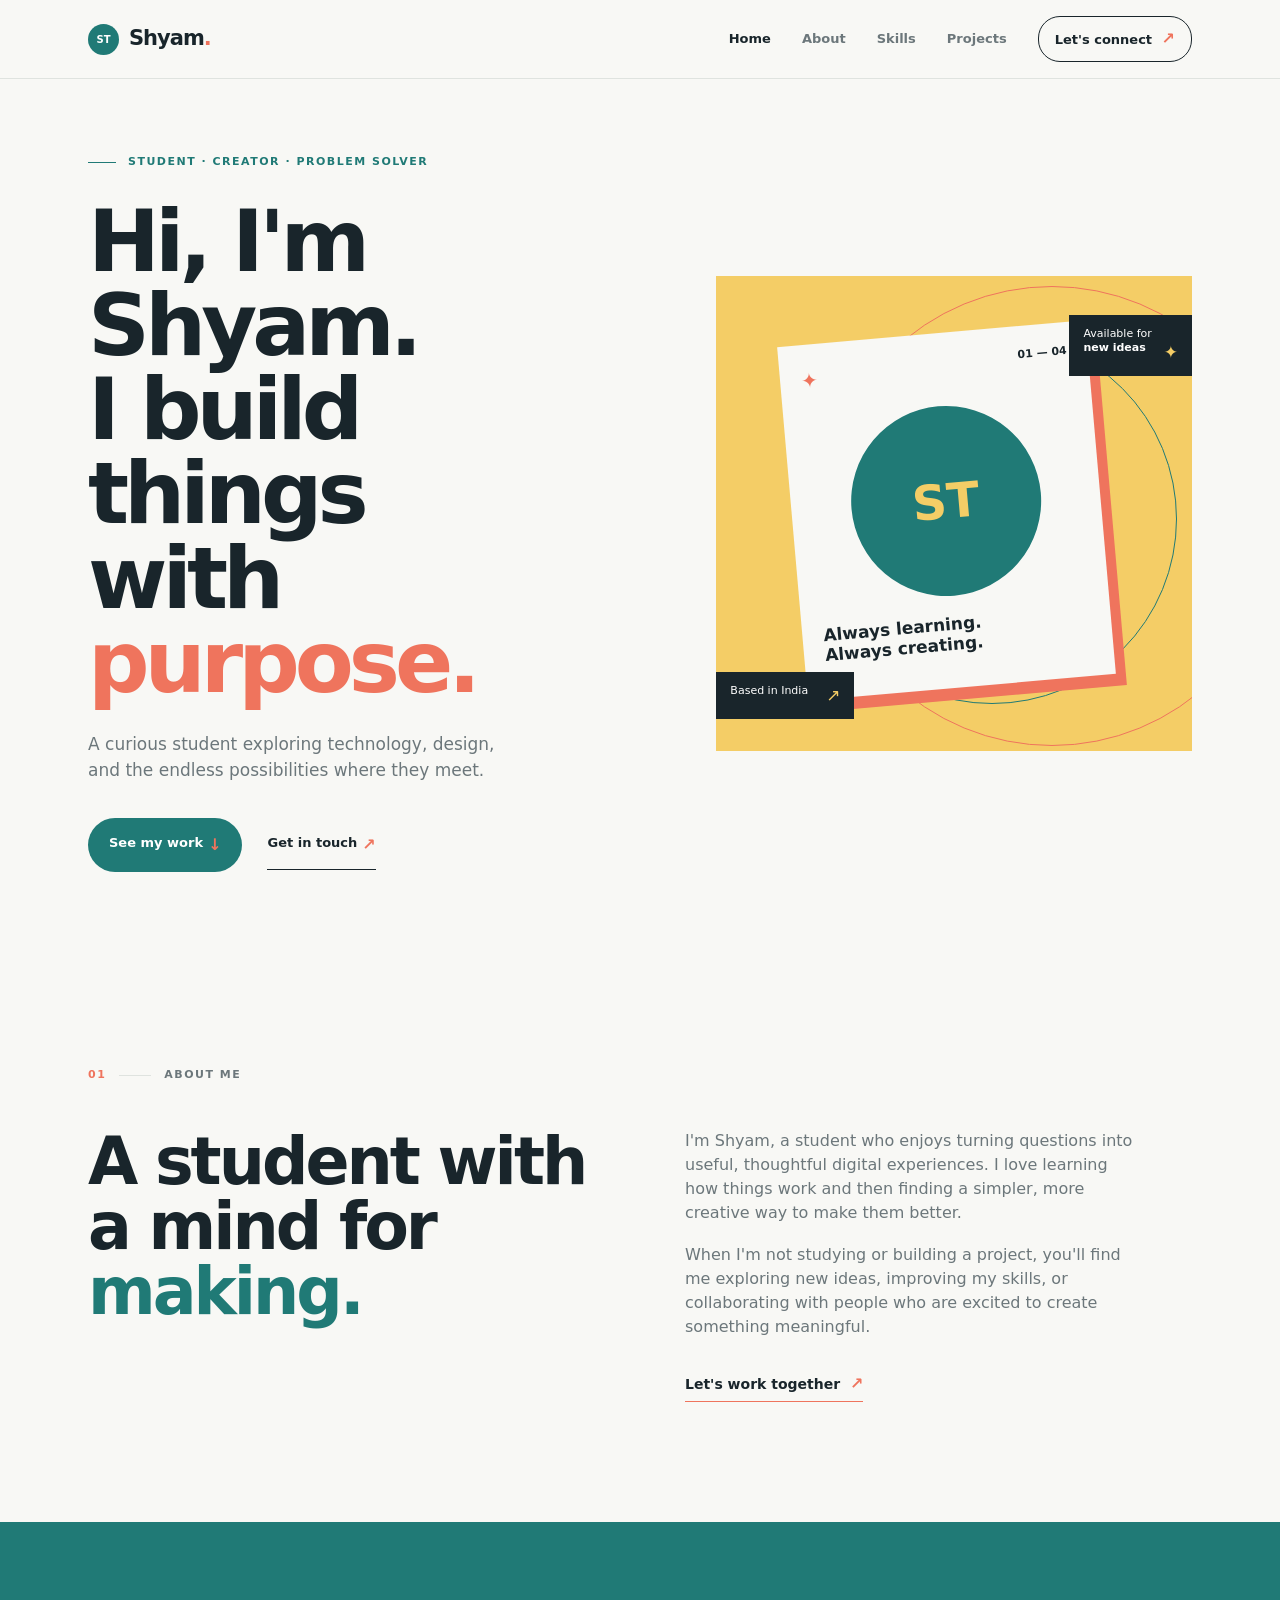
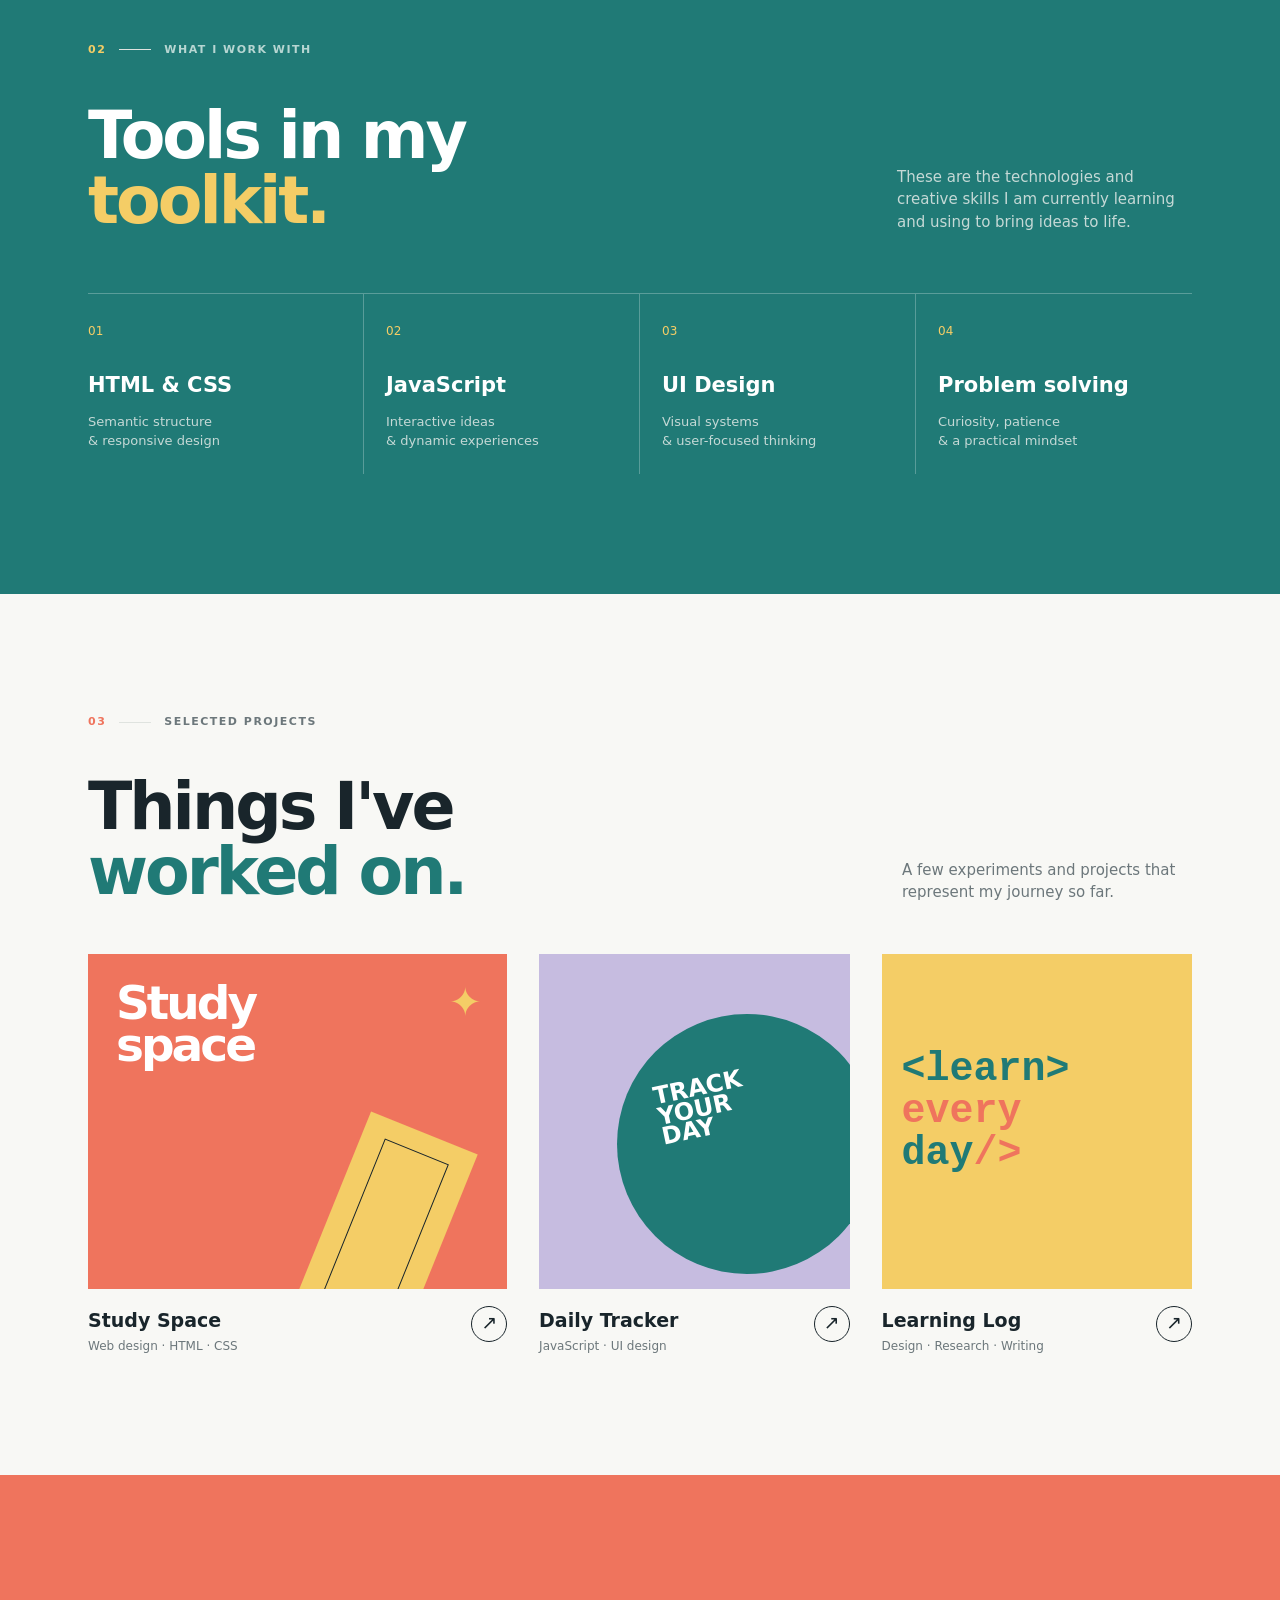
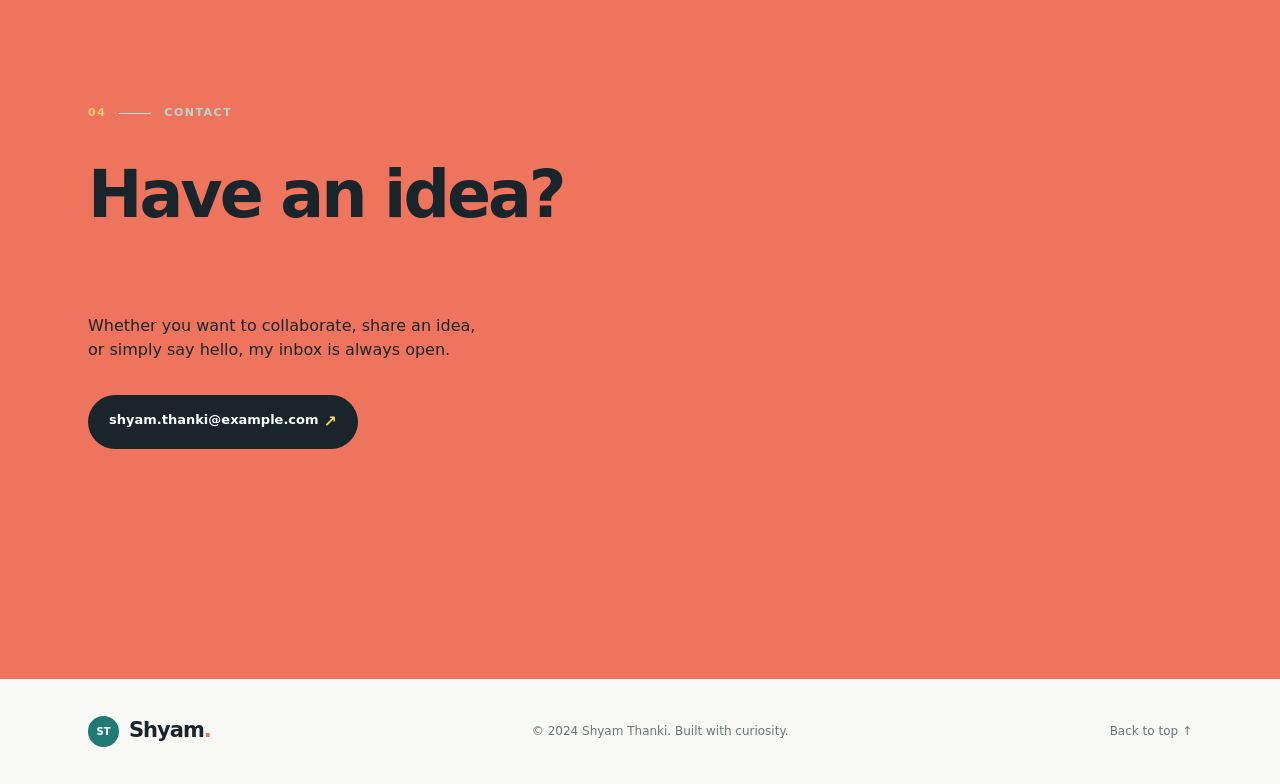
==== Pr4/index.html @ 4ad3cb68 "This is the change" ====
<!DOCTYPE html>
<html lang="en">
<head>
  <meta charset="UTF-8">
  <meta name="viewport" content="width=device-width, initial-scale=1.0">
  <meta name="description" content="Shyam Thanki's student portfolio. Explore skills, projects, and ways to connect.">
  <title>Shyam Thanki | Student Portfolio</title>
  <link rel="stylesheet" href="style.css">
</head>
<body>
  <header class="site-header">
    <nav class="navbar container" aria-label="Main navigation">
      <a href="#home" class="brand"><span class="brand-mark">ST</span><span>Shyam<span class="accent">.</span></span></a>
      <button class="menu-toggle" type="button" aria-label="Open navigation menu" aria-expanded="false">
        <span></span><span></span><span></span>
      </button>
      <div class="nav-links">
        <a class="active" href="#home">Home</a>
        <a href="#about">About</a>
        <a href="#skills">Skills</a>
        <a href="#projects">Projects</a>
        <a href="#contact" class="nav-button">Let's connect <span>↗</span></a>
      </div>
    </nav>
  </header>

  <main>
    <section class="hero container" id="home">
      <div class="hero-content">
        <p class="eyebrow"><span></span> Student · Creator · Problem solver</p>
        <h1>Hi, I'm <strong>Shyam.</strong><br>I build things<br>with <em>purpose.</em></h1>
        <p class="hero-description">A curious student exploring technology, design, and the endless possibilities where they meet.</p>
        <div class="hero-actions">
          <a href="#projects" class="button primary-button">See my work <span>↓</span></a>
          <a href="#contact" class="button text-button">Get in touch <span>↗</span></a>
        </div>
      </div>
      <div class="hero-visual" aria-label="Abstract profile illustration">
        <div class="visual-ring ring-one"></div><div class="visual-ring ring-two"></div>
        <div class="visual-card"><div class="card-top"><span>✦</span><span>01 — 04</span></div><div class="portrait-shape"><span>ST</span></div><p>Always learning.<br>Always creating.</p></div>
        <div class="floating-tag tag-top">Available for<br><b>new ideas</b> <span>✦</span></div>
        <div class="floating-tag tag-bottom">Based in India <span>↗</span></div>
      </div>
    </section>

    <section class="about section container" id="about">
      <div class="section-label"><span>01</span><span class="label-line"></span><span>About me</span></div>
      <div class="about-content"><h2>A student with a mind for <span>making.</span></h2><div><p>I'm Shyam, a student who enjoys turning questions into useful, thoughtful digital experiences. I love learning how things work and then finding a simpler, more creative way to make them better.</p><p>When I'm not studying or building a project, you'll find me exploring new ideas, improving my skills, or collaborating with people who are excited to create something meaningful.</p><a class="inline-link" href="#contact">Let's work together <span>↗</span></a></div></div>
    </section>

    <section class="skills section" id="skills">
      <div class="container"><div class="section-label light-label"><span>02</span><span class="label-line"></span><span>What I work with</span></div><div class="skills-heading"><h2>Tools in my<br><em>toolkit.</em></h2><p>These are the technologies and creative skills I am currently learning and using to bring ideas to life.</p></div><div class="skill-list"><div class="skill-item"><span class="skill-number">01</span><h3>HTML & CSS</h3><p>Semantic structure<br>& responsive design</p></div><div class="skill-item"><span class="skill-number">02</span><h3>JavaScript</h3><p>Interactive ideas<br>& dynamic experiences</p></div><div class="skill-item"><span class="skill-number">03</span><h3>UI Design</h3><p>Visual systems<br>& user-focused thinking</p></div><div class="skill-item"><span class="skill-number">04</span><h3>Problem solving</h3><p>Curiosity, patience<br>& a practical mindset</p></div></div></div>
    </section>

    <section class="projects section container" id="projects">
      <div class="section-label"><span>03</span><span class="label-line"></span><span>Selected projects</span></div><div class="projects-heading"><h2>Things I've<br><span>worked on.</span></h2><p>A few experiments and projects that represent my journey so far.</p></div>
      <div class="project-grid">
        <article class="project project-main"><div class="project-art art-coral"><span class="art-title">Study<br>space</span><span class="art-star">✦</span><div class="art-window"></div></div><div class="project-info"><div><h3>Study Space</h3><p>Web design · HTML · CSS</p></div><a href="#contact" aria-label="Ask about Study Space">↗</a></div></article>
        <article class="project"><div class="project-art art-lilac"><div class="art-circle"></div><span class="art-label">TRACK<br>YOUR<br>DAY</span></div><div class="project-info"><div><h3>Daily Tracker</h3><p>JavaScript · UI design</p></div><a href="#contact" aria-label="Ask about Daily Tracker">↗</a></div></article>
        <article class="project"><div class="project-art art-yellow"><span class="art-code">&lt;learn&gt;<br><span>every</span><br>day<span>/&gt;</span></span></div><div class="project-info"><div><h3>Learning Log</h3><p>Design · Research · Writing</p></div><a href="#contact" aria-label="Ask about Learning Log">↗</a></div></article>
      </div>
    </section>

    <section class="contact section" id="contact"><div class="container contact-inner"><div class="section-label light-label"><span>04</span><span class="label-line"></span><span>Contact</span></div><h2>Have an idea?<br><em>Let's talk.</em></h2><p>Whether you want to collaborate, share an idea, or simply say hello, my inbox is always open.</p><a class="button light-button" href="mailto:shyam.thanki@example.com">shyam.thanki@example.com <span>↗</span></a></div></section>
  </main>

  <footer class="footer container"><a href="#home" class="brand"><span class="brand-mark">ST</span><span>Shyam<span class="accent">.</span></span></a><p>© 2024 Shyam Thanki. Built with curiosity.</p><div class="footer-links"><a href="#home">Back to top ↑</a></div></footer>
  <div class="toast" role="status" aria-live="polite">Thanks for reaching out!</div>
  <script src="script.js"></script>
</body>
</html>
---- Pr4/style.css ----
:root { --ink:#19252b; --muted:#6c777b; --paper:#f8f8f5; --line:#dfe3df; --teal:#207a76; --coral:#ef745d; --lilac:#c6bce0; --yellow:#f4cd66; }
* { box-sizing:border-box; margin:0; padding:0; }
html { scroll-behavior:smooth; }
body { background:var(--paper); color:var(--ink); font-family:Inter,ui-sans-serif,system-ui,-apple-system,"Segoe UI",sans-serif; line-height:1.5; }
a { color:inherit; text-decoration:none; }
.container { margin:0 auto; max-width:1160px; padding-left:28px; padding-right:28px; }
.site-header { background:rgba(248,248,245,.92); border-bottom:1px solid var(--line); position:sticky; top:0; z-index:10; }
.navbar { align-items:center; display:flex; justify-content:space-between; min-height:78px; }
.brand { align-items:center; display:flex; font-size:21px; font-weight:800; gap:10px; letter-spacing:-1px; }
.brand-mark { align-items:center; background:var(--teal); border-radius:50%; color:#fff; display:inline-flex; font-size:10px; height:31px; justify-content:center; letter-spacing:0; width:31px; }
.accent, em { color:var(--coral); font-style:normal; }
.nav-links { align-items:center; display:flex; gap:31px; font-size:13px; font-weight:600; }.nav-links a:not(.nav-button) { color:var(--muted); transition:color .2s; }.nav-links a:not(.nav-button):hover,.nav-links a.active { color:var(--ink); }.nav-button { border:1px solid var(--ink); border-radius:22px; padding:10px 16px; transition:background .2s,color .2s; }.nav-button:hover { background:var(--ink); color:#fff; }.nav-button span,.button span,.inline-link span { color:var(--coral); font-size:16px; margin-left:5px; }.menu-toggle { background:transparent; border:0; cursor:pointer; display:none; }.menu-toggle span { background:var(--ink); display:block; height:2px; margin:5px 0; width:24px; }
.hero { align-items:center; display:grid; gap:70px; grid-template-columns:1.08fr .92fr; min-height:670px; padding-bottom:75px; padding-top:75px; }.eyebrow { align-items:center; color:var(--teal); display:flex; font-size:11px; font-weight:700; letter-spacing:1.5px; text-transform:uppercase; }.eyebrow span { background:var(--teal); height:1px; margin-right:12px; width:28px; }.hero h1 { font-size:clamp(52px,6.8vw,86px); letter-spacing:-5px; line-height:.98; margin:28px 0; }.hero-description { color:var(--muted); font-size:17px; max-width:410px; }.hero-actions { align-items:center; display:flex; gap:25px; margin-top:35px; }.button { border-radius:28px; display:inline-flex; font-size:13px; font-weight:700; padding:15px 21px; transition:box-shadow .2s,transform .2s; }.button:hover { box-shadow:0 8px 18px #19252b20; transform:translateY(-2px); }.primary-button { background:var(--teal); color:#fff; }.text-button { border-bottom:1px solid var(--ink); border-radius:0; padding:12px 0; }
.hero-visual { background:var(--yellow); height:475px; overflow:hidden; position:relative; }.visual-ring { border:1px solid var(--coral); border-radius:50%; height:460px; position:absolute; right:-90px; top:10px; width:460px; }.ring-two { border-color:var(--teal); height:370px; right:15px; top:58px; width:370px; }.visual-card { background:var(--paper); box-shadow:10px 12px 0 var(--coral); height:355px; left:16%; padding:21px; position:absolute; top:57px; transform:rotate(-5deg); width:65%; }.card-top { display:flex; font-size:11px; font-weight:700; justify-content:space-between; }.card-top span:first-child { color:var(--coral); font-size:20px; }.portrait-shape { align-items:center; background:var(--teal); border-radius:50%; color:var(--yellow); display:flex; font-size:48px; font-weight:800; height:190px; justify-content:center; margin:22px auto 18px; width:190px; }.visual-card p { font-size:17px; font-weight:700; line-height:1.2; }.floating-tag { background:var(--ink); color:#fff; font-size:11px; line-height:1.35; padding:12px 14px; position:absolute; }.floating-tag span { color:var(--yellow); float:right; font-size:17px; margin-left:18px; }.tag-top { right:0; top:39px; }.tag-bottom { bottom:32px; left:0; }
.section { padding-bottom:120px; padding-top:120px; }.section-label { align-items:center; color:var(--muted); display:flex; font-size:11px; font-weight:700; gap:13px; letter-spacing:1.5px; text-transform:uppercase; }.section-label > span:first-child { color:var(--coral); }.label-line { background:var(--line); height:1px; width:32px; }.about-content { display:grid; gap:90px; grid-template-columns:1fr 1fr; margin-top:45px; }.about h2,.skills h2,.projects h2,.contact h2 { font-size:clamp(38px,5.1vw,65px); letter-spacing:-3px; line-height:1; }.about h2 span,.projects h2 span { color:var(--teal); }.about-content p { color:var(--muted); font-size:16px; margin-bottom:18px; max-width:450px; }.inline-link { border-bottom:1px solid var(--coral); display:inline-block; font-size:14px; font-weight:700; margin-top:15px; padding-bottom:5px; }
.skills { background:var(--teal); color:#fff; }.light-label { color:#b7d6d2; }.light-label > span:first-child { color:var(--yellow); }.skills-heading { align-items:end; display:flex; justify-content:space-between; margin:45px 0 60px; }.skills h2 em { color:var(--yellow); }.skills-heading p { color:#c5d9d6; font-size:15px; max-width:295px; }.skill-list { border-top:1px solid #ffffff42; display:grid; grid-template-columns:repeat(4,1fr); }.skill-item { border-right:1px solid #ffffff42; min-height:180px; padding:24px 22px 20px 0; }.skill-item + .skill-item { padding-left:22px; }.skill-item:last-child { border:0; }.skill-number { color:var(--yellow); font-size:12px; }.skill-item h3 { font-size:21px; margin:28px 0 10px; }.skill-item p { color:#c5d9d6; font-size:13px; }
.projects-heading { align-items:end; display:flex; justify-content:space-between; margin:43px 0 50px; }.projects-heading p { color:var(--muted); font-size:15px; max-width:290px; }.project-grid { display:grid; gap:32px; grid-template-columns:1.35fr 1fr 1fr; }.project-art { height:335px; overflow:hidden; position:relative; }.art-coral { background:var(--coral); }.art-title { color:#fff; font-size:47px; font-weight:800; left:28px; letter-spacing:-3px; line-height:.9; position:absolute; top:28px; }.art-star { color:var(--yellow); font-size:40px; position:absolute; right:25px; top:18px; }.art-window { background:var(--yellow); bottom:-80px; height:245px; position:absolute; right:17%; transform:rotate(22deg); width:115px; }.art-window:after { border:1px solid var(--ink); content:""; height:205px; left:23px; position:absolute; top:20px; width:67px; }.art-lilac { background:var(--lilac); }.art-circle { background:var(--teal); border-radius:50%; height:260px; left:25%; position:absolute; top:60px; width:260px; }.art-label { color:#fff; font-size:24px; font-weight:800; left:38%; line-height:.86; position:absolute; top:123px; transform:rotate(-12deg); }.art-yellow { background:var(--yellow); }.art-code { color:var(--teal); font-family:monospace; font-size:40px; font-weight:800; left:20px; line-height:1.05; position:absolute; top:95px; }.art-code span { color:var(--coral); }.project-info { align-items:start; display:flex; justify-content:space-between; padding-top:17px; }.project-info h3 { font-size:19px; }.project-info p { color:var(--muted); font-size:12px; margin-top:3px; }.project-info a { border:1px solid var(--ink); border-radius:50%; font-size:19px; height:36px; line-height:31px; text-align:center; width:36px; }.project-info a:hover { background:var(--ink); color:#fff; }
.contact { background:var(--coral); color:var(--ink); }.contact-inner { padding-bottom:110px; padding-top:110px; }.contact h2 { margin:40px 0 22px; }.contact p { font-size:16px; max-width:390px; }.light-button { background:var(--ink); color:#fff; margin-top:33px; }.light-button span { color:var(--yellow); }.footer { align-items:center; display:flex; justify-content:space-between; min-height:105px; }.footer p,.footer-links { color:var(--muted); font-size:12px; }.footer-links a:hover { color:var(--coral); }.toast { background:var(--ink); border-radius:5px; bottom:24px; color:#fff; font-size:13px; opacity:0; padding:13px 18px; pointer-events:none; position:fixed; right:24px; transform:translateY(15px); transition:opacity .25s,transform .25s; z-index:20; }.toast.show { opacity:1; transform:translateY(0); }
@media (max-width:720px) { .container { padding-left:21px; padding-right:21px; }.navbar { min-height:70px; }.menu-toggle { display:block; z-index:3; }.nav-links { align-items:flex-start; background:var(--paper); border-bottom:1px solid var(--line); display:flex; flex-direction:column; gap:22px; left:0; opacity:0; padding:90px 21px 28px; pointer-events:none; position:absolute; right:0; top:0; transform:translateY(-10px); transition:opacity .2s,transform .2s; z-index:2; }.nav-links.open { opacity:1; pointer-events:auto; transform:translateY(0); }.hero { display:flex; flex-direction:column; gap:52px; min-height:auto; padding-bottom:80px; padding-top:62px; }.hero h1 { letter-spacing:-3px; }.hero-visual { height:390px; width:100%; }.visual-card { height:290px; top:50px; }.portrait-shape { height:145px; margin:13px auto; width:145px; }.visual-card p { font-size:14px; }.about-content { display:block; margin-top:35px; }.about-content > div { margin-top:32px; }.section { padding-bottom:80px; padding-top:80px; }.skills-heading,.projects-heading { align-items:start; display:block; margin:35px 0 40px; }.skills-heading p,.projects-heading p { margin-top:24px; }.skill-list { grid-template-columns:repeat(2,1fr); }.skill-item { min-height:155px; }.skill-item:nth-child(2) { border-right:0; }.skill-item:nth-child(3),.skill-item:nth-child(4) { border-top:1px solid #ffffff42; }.skill-item:nth-child(3) { padding-left:0; }.project-grid { display:block; }.project + .project { margin-top:40px; }.project-art { height:300px; }.contact-inner { padding-bottom:80px; padding-top:80px; }.footer { align-items:flex-start; flex-direction:column; gap:17px; justify-content:center; padding-bottom:28px; padding-top:28px; } }
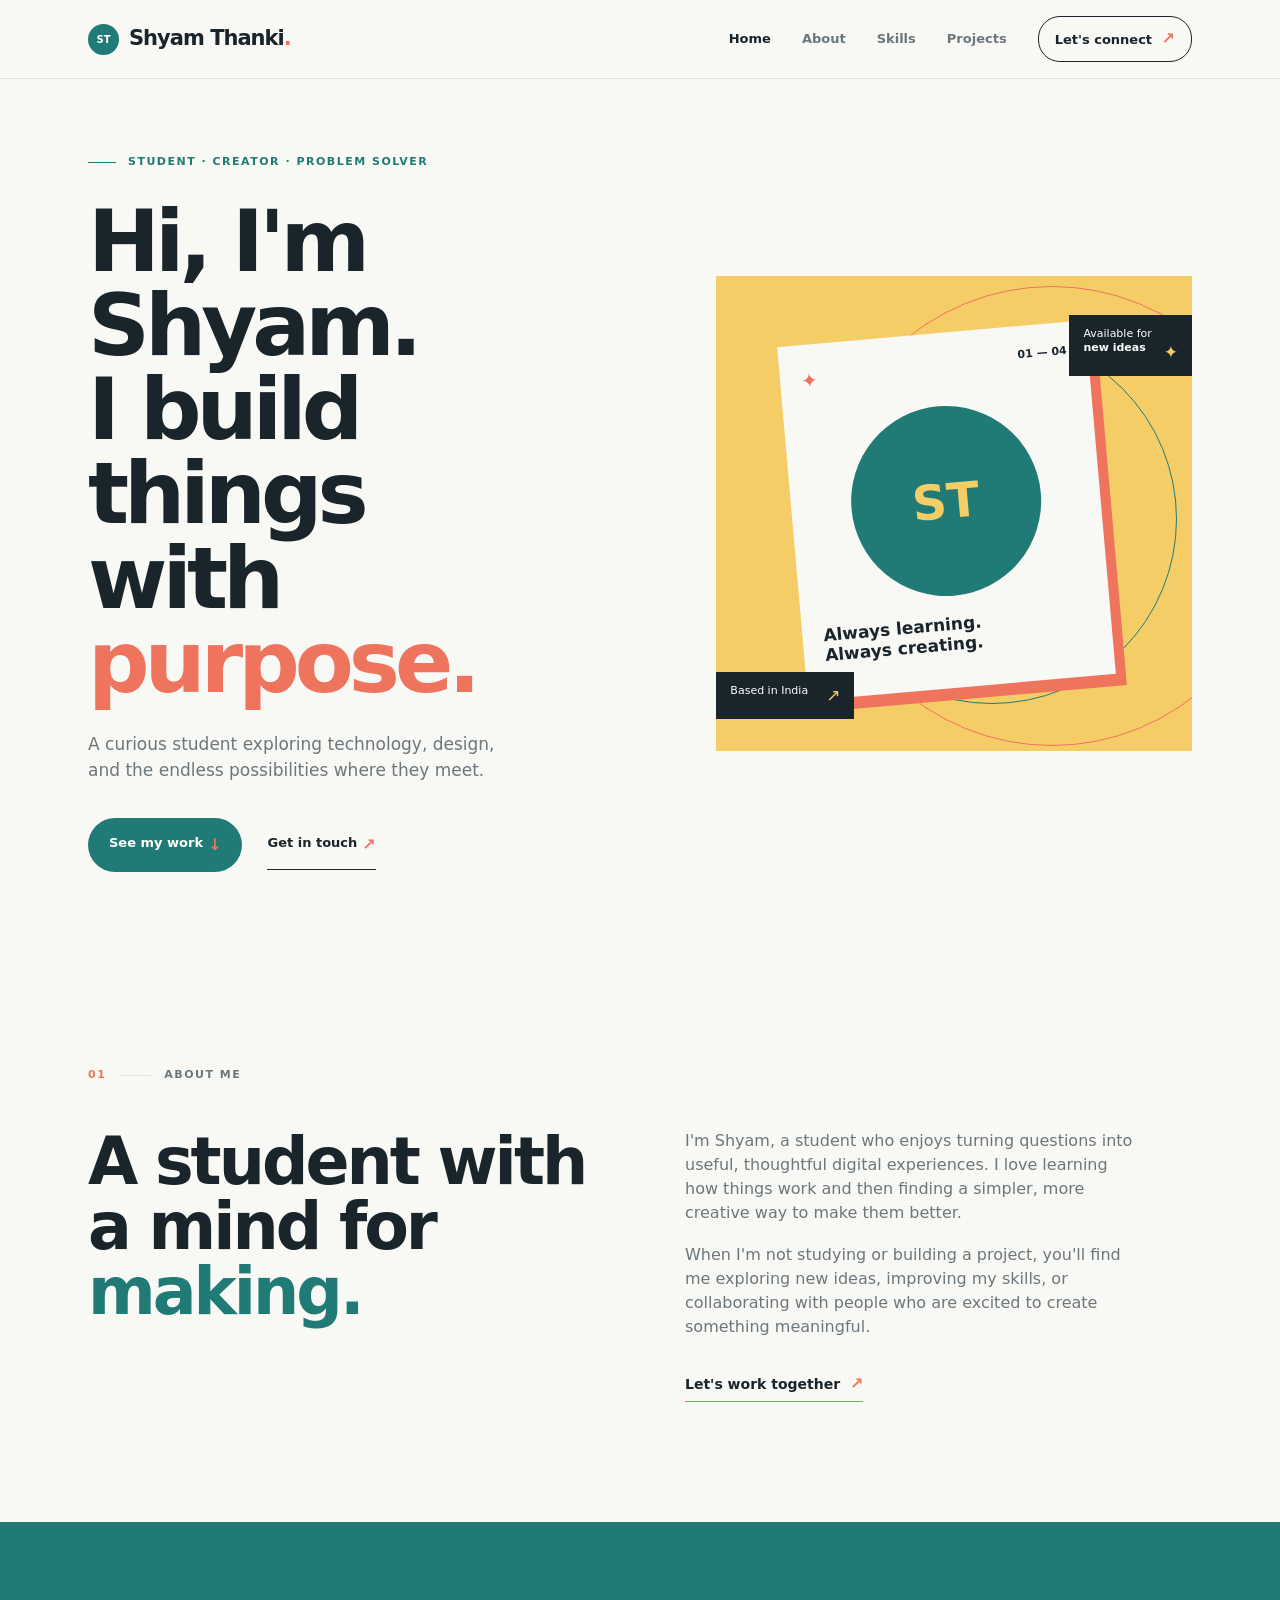
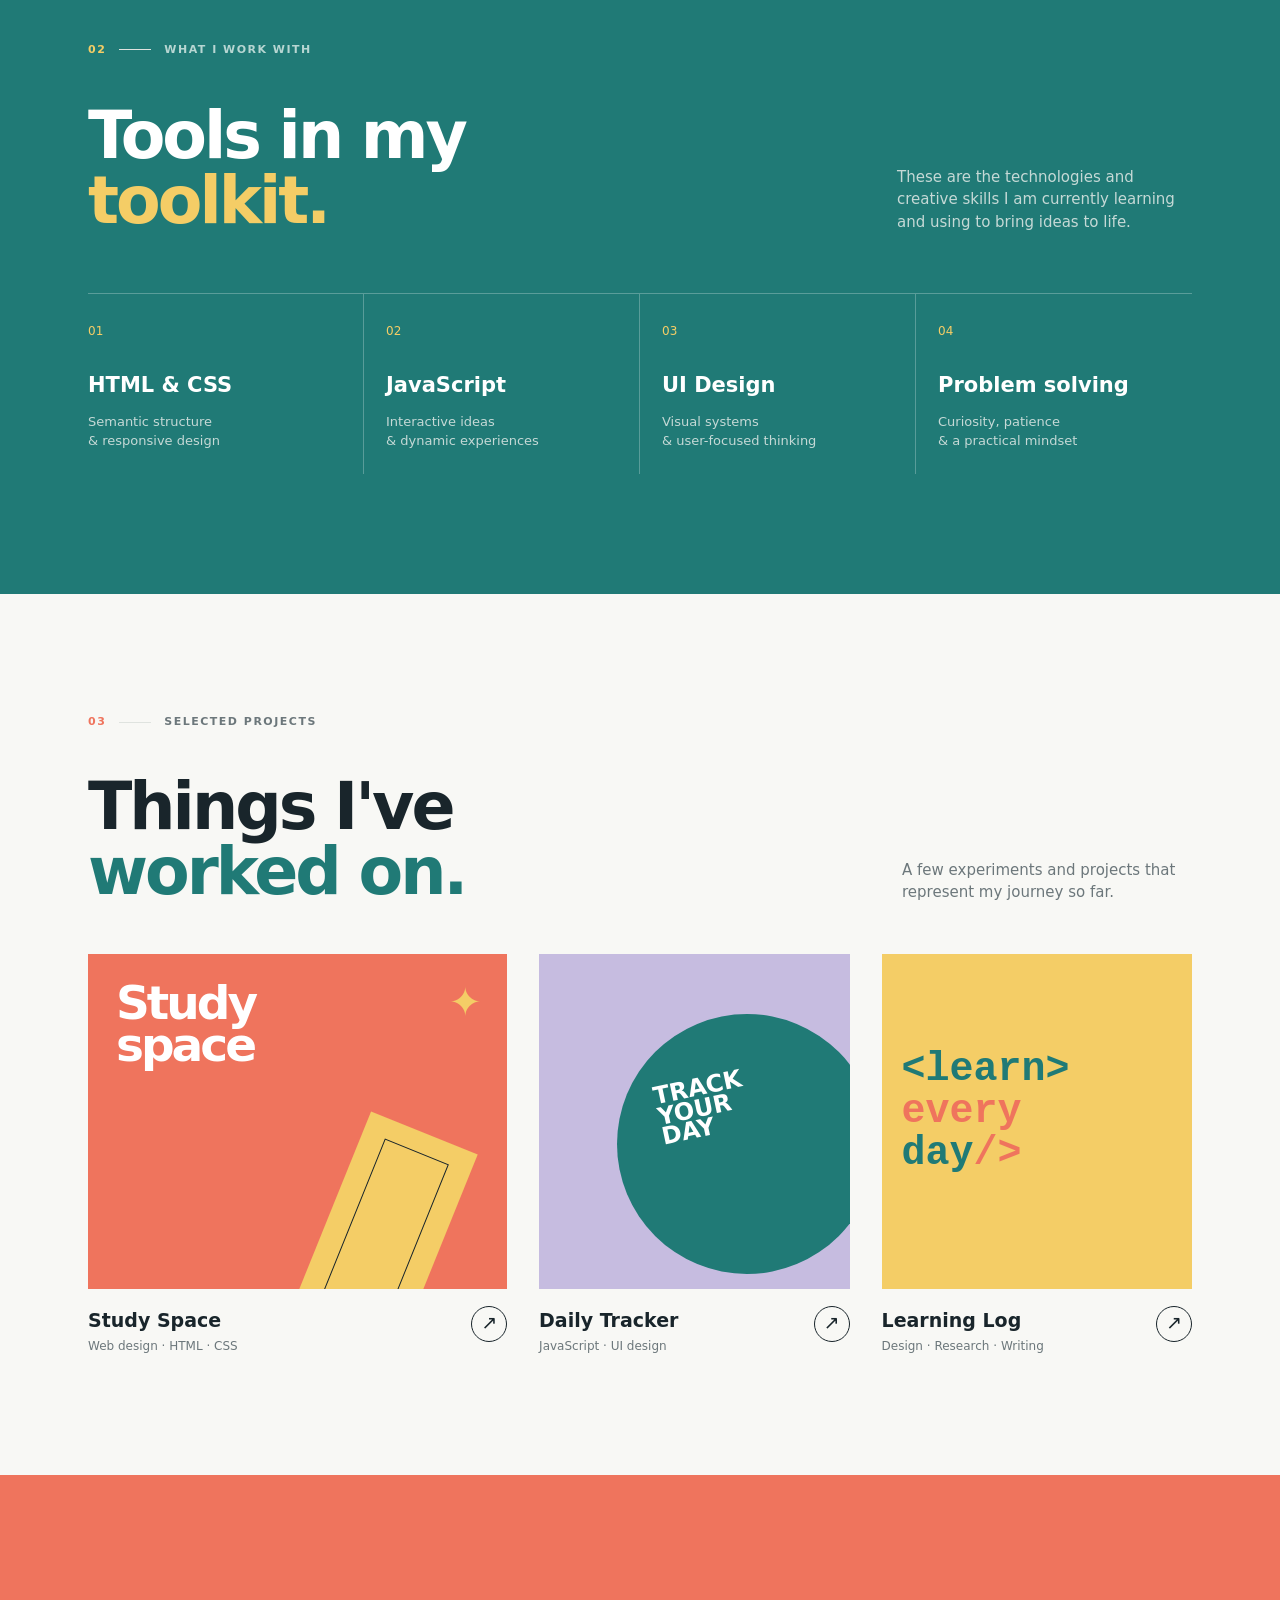
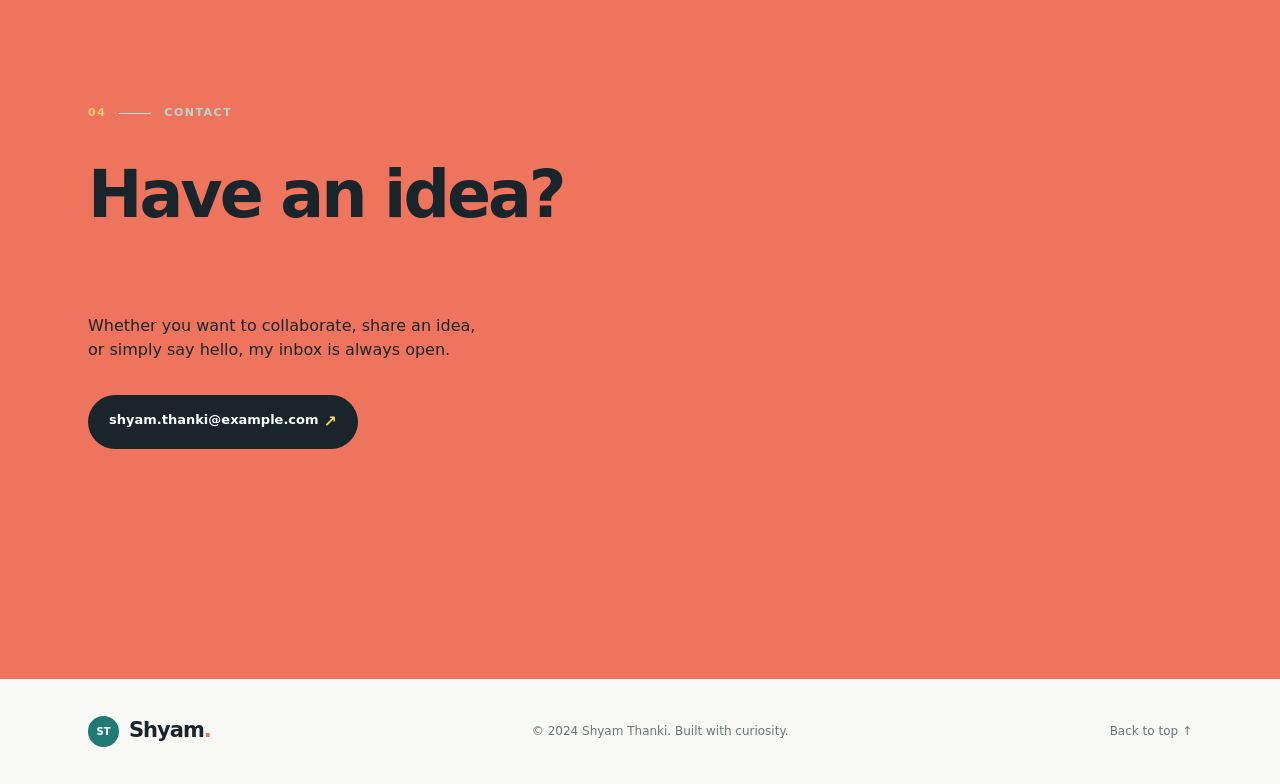
==== commit d5373836: "This is updated portfolio." ====
--- a/Pr4/index.html
+++ b/Pr4/index.html
@@ -10,7 +10,7 @@
 <body>
   <header class="site-header">
     <nav class="navbar container" aria-label="Main navigation">
-      <a href="#home" class="brand"><span class="brand-mark">ST</span><span>Shyam<span class="accent">.</span></span></a>
+      <a href="#home" class="brand"><span class="brand-mark">ST</span><span>Shyam Thanki<span class="accent">.</span></span></a>
       <button class="menu-toggle" type="button" aria-label="Open navigation menu" aria-expanded="false">
         <span></span><span></span><span></span>
       </button>
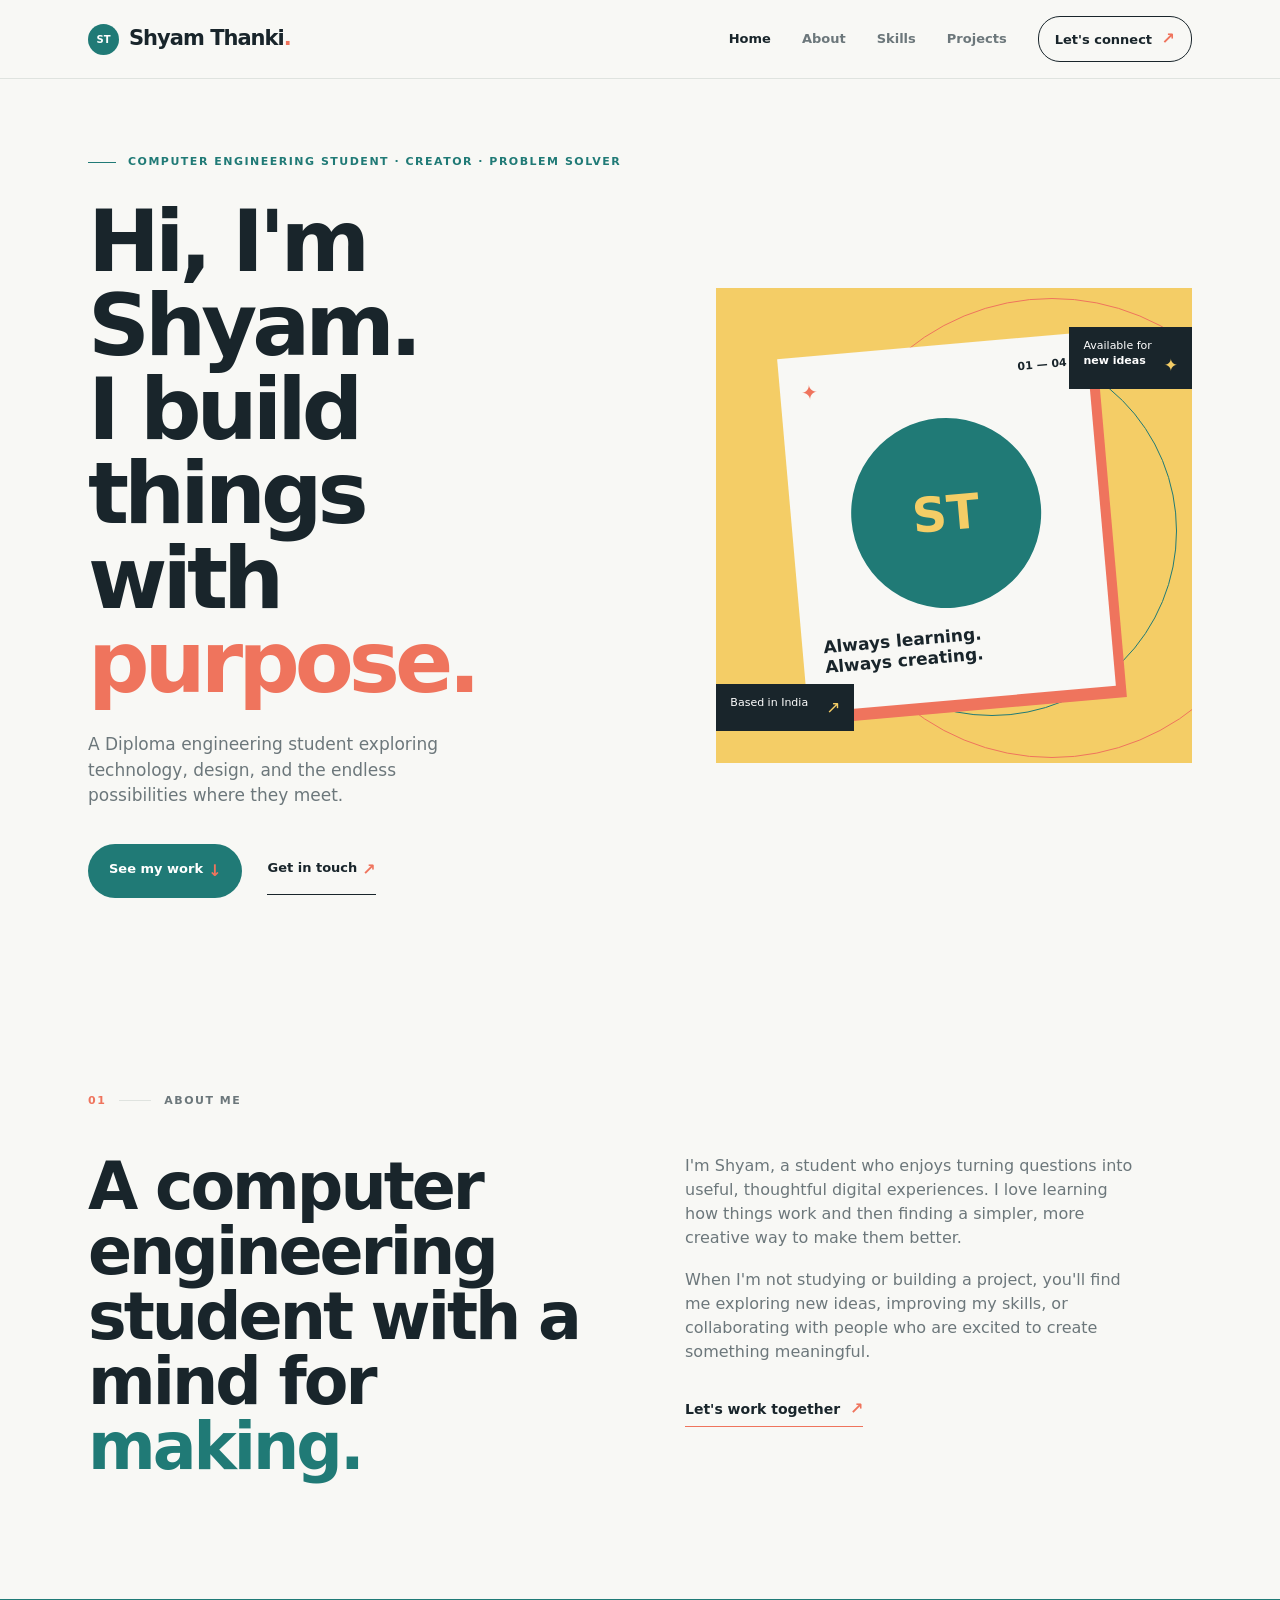
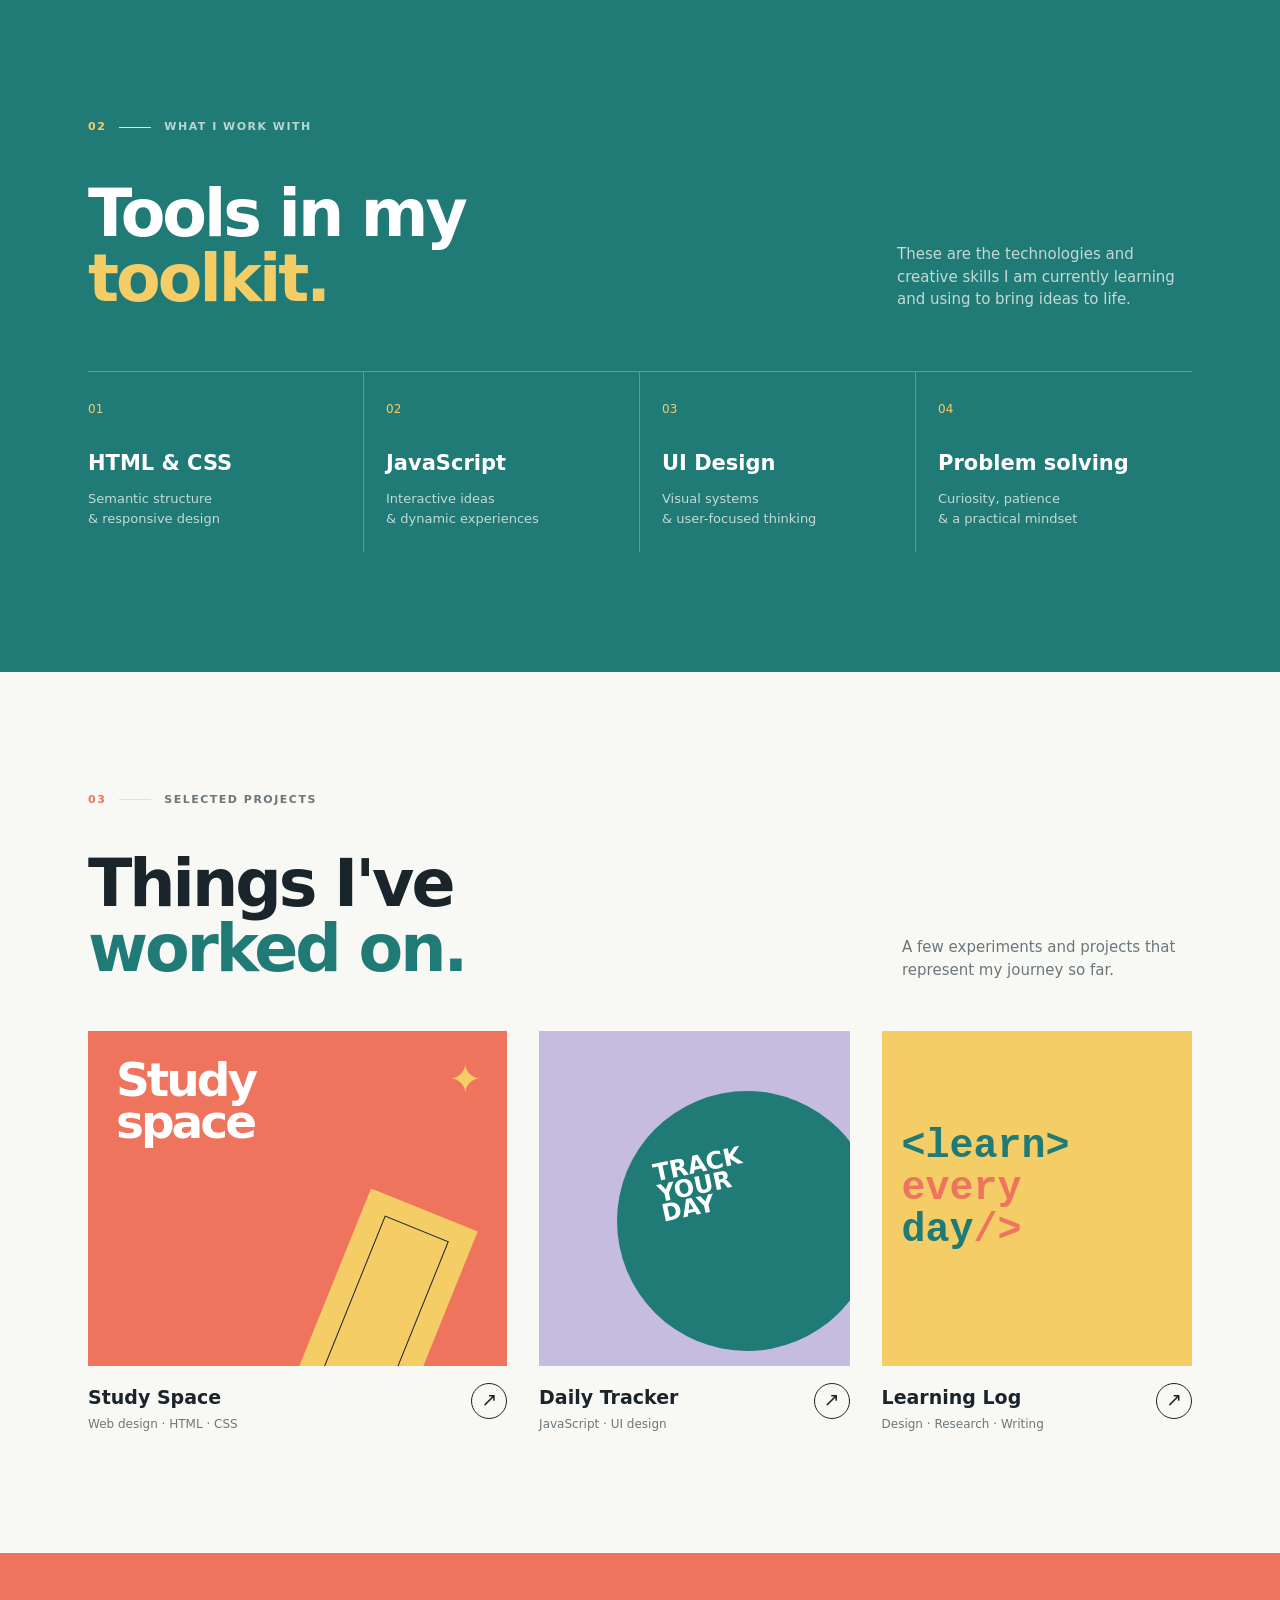
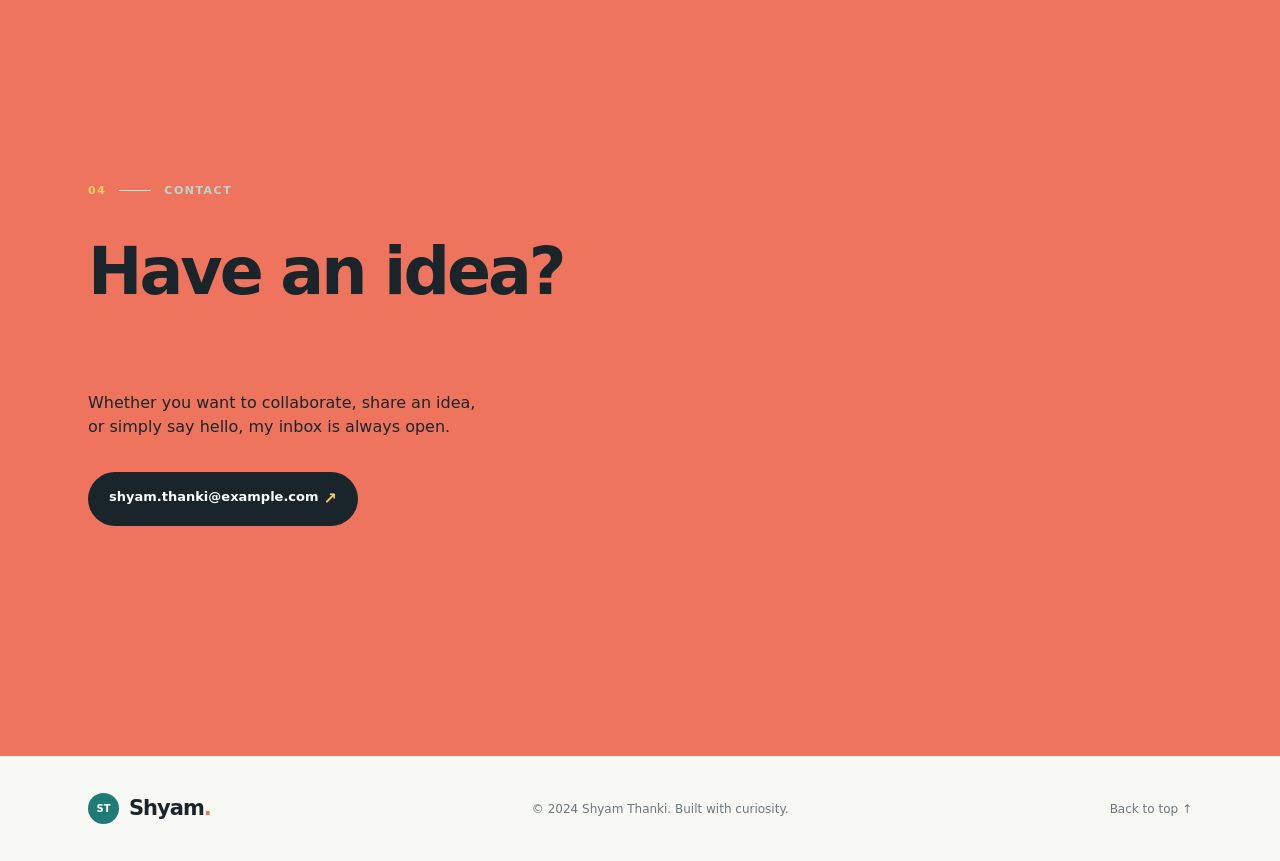
==== commit 071b9730: "About me section" ====
--- a/Pr4/index.html
+++ b/Pr4/index.html
@@ -4,7 +4,7 @@
   <meta charset="UTF-8">
   <meta name="viewport" content="width=device-width, initial-scale=1.0">
   <meta name="description" content="Shyam Thanki's student portfolio. Explore skills, projects, and ways to connect.">
-  <title>Shyam Thanki | Student Portfolio</title>
+  <title>Shyam D. Thanki | Student Portfolio</title>
   <link rel="stylesheet" href="style.css">
 </head>
 <body>
@@ -27,9 +27,9 @@
   <main>
     <section class="hero container" id="home">
       <div class="hero-content">
-        <p class="eyebrow"><span></span> Student · Creator · Problem solver</p>
+        <p class="eyebrow"><span></span> Computer Engineering Student · Creator · Problem solver</p>
         <h1>Hi, I'm <strong>Shyam.</strong><br>I build things<br>with <em>purpose.</em></h1>
-        <p class="hero-description">A curious student exploring technology, design, and the endless possibilities where they meet.</p>
+        <p class="hero-description">A Diploma engineering student exploring technology, design, and the endless possibilities where they meet.</p>
         <div class="hero-actions">
           <a href="#projects" class="button primary-button">See my work <span>↓</span></a>
           <a href="#contact" class="button text-button">Get in touch <span>↗</span></a>
@@ -45,7 +45,7 @@
 
     <section class="about section container" id="about">
       <div class="section-label"><span>01</span><span class="label-line"></span><span>About me</span></div>
-      <div class="about-content"><h2>A student with a mind for <span>making.</span></h2><div><p>I'm Shyam, a student who enjoys turning questions into useful, thoughtful digital experiences. I love learning how things work and then finding a simpler, more creative way to make them better.</p><p>When I'm not studying or building a project, you'll find me exploring new ideas, improving my skills, or collaborating with people who are excited to create something meaningful.</p><a class="inline-link" href="#contact">Let's work together <span>↗</span></a></div></div>
+      <div class="about-content"><h2>A computer engineering student with a mind for <span>making.</span></h2><div><p>I'm Shyam, a student who enjoys turning questions into useful, thoughtful digital experiences. I love learning how things work and then finding a simpler, more creative way to make them better.</p><p>When I'm not studying or building a project, you'll find me exploring new ideas, improving my skills, or collaborating with people who are excited to create something meaningful.</p><a class="inline-link" href="#contact">Let's work together <span>↗</span></a></div></div>
     </section>
 
     <section class="skills section" id="skills">
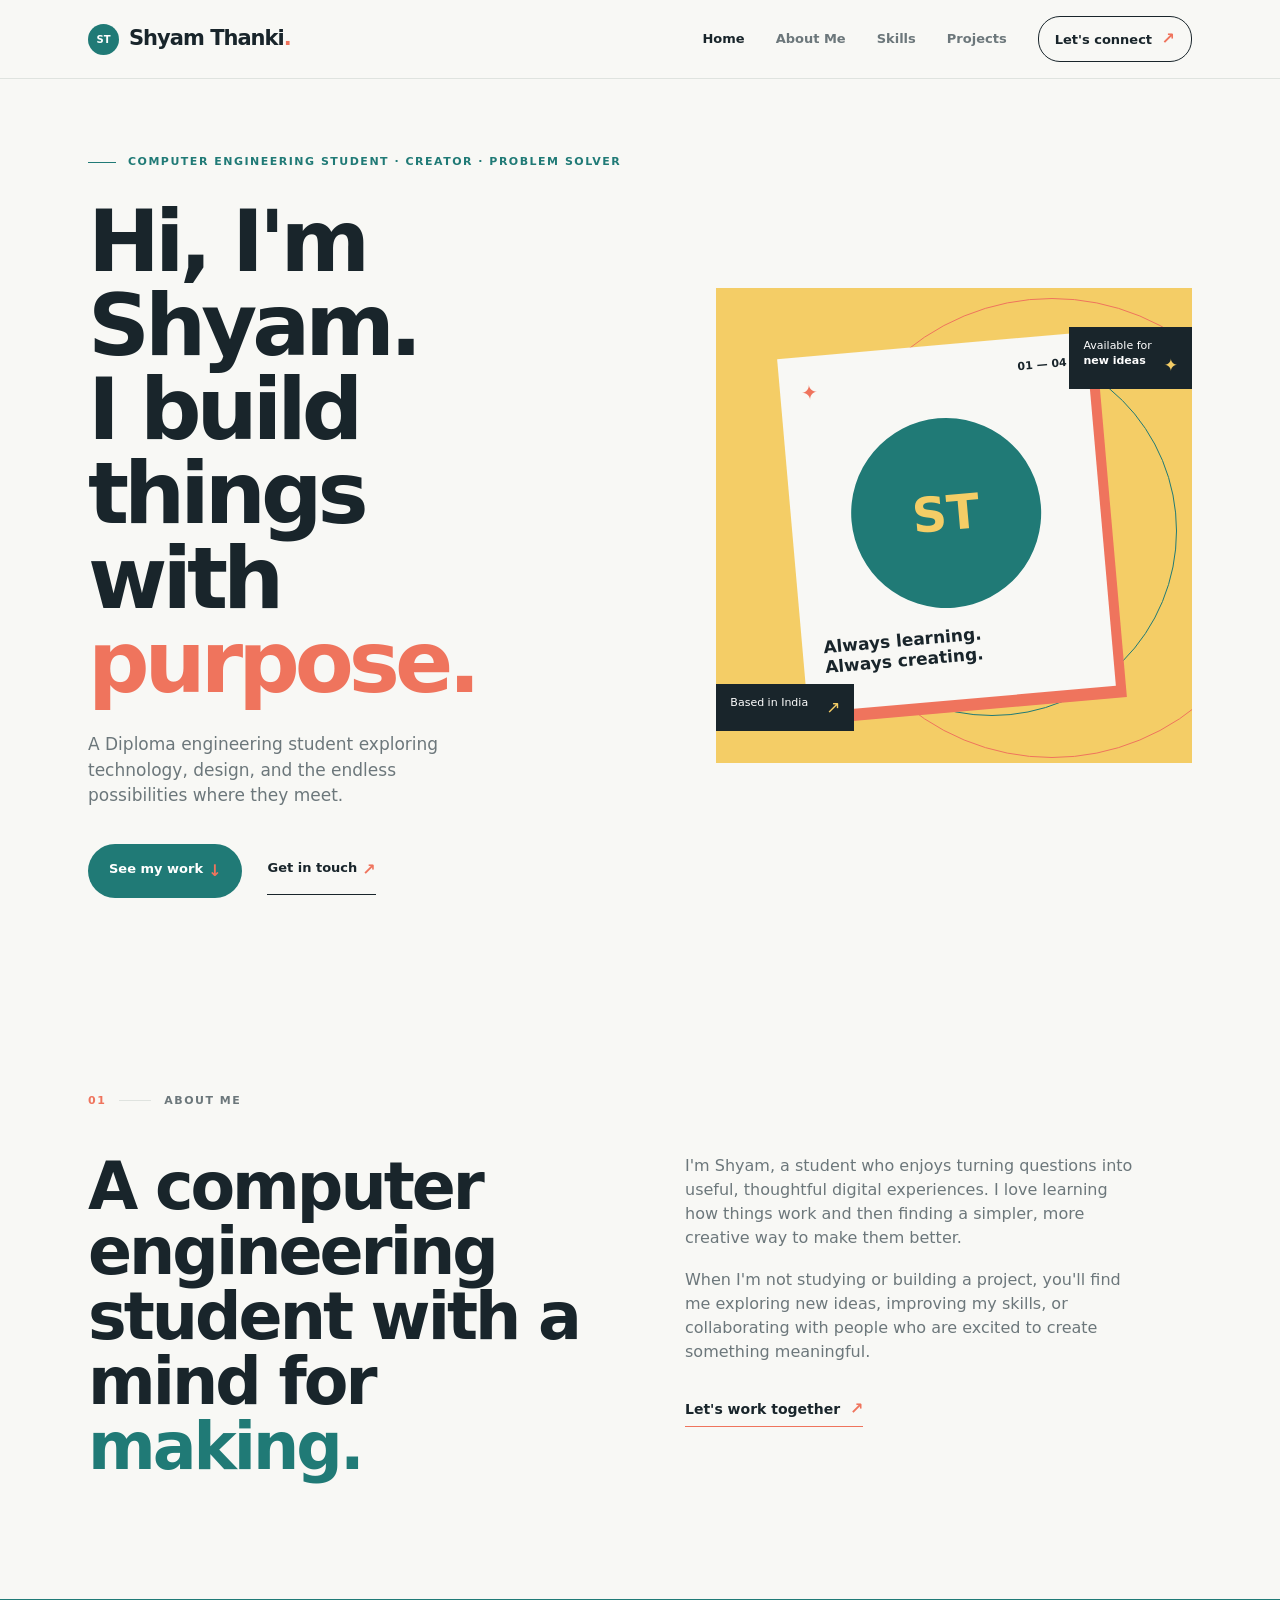
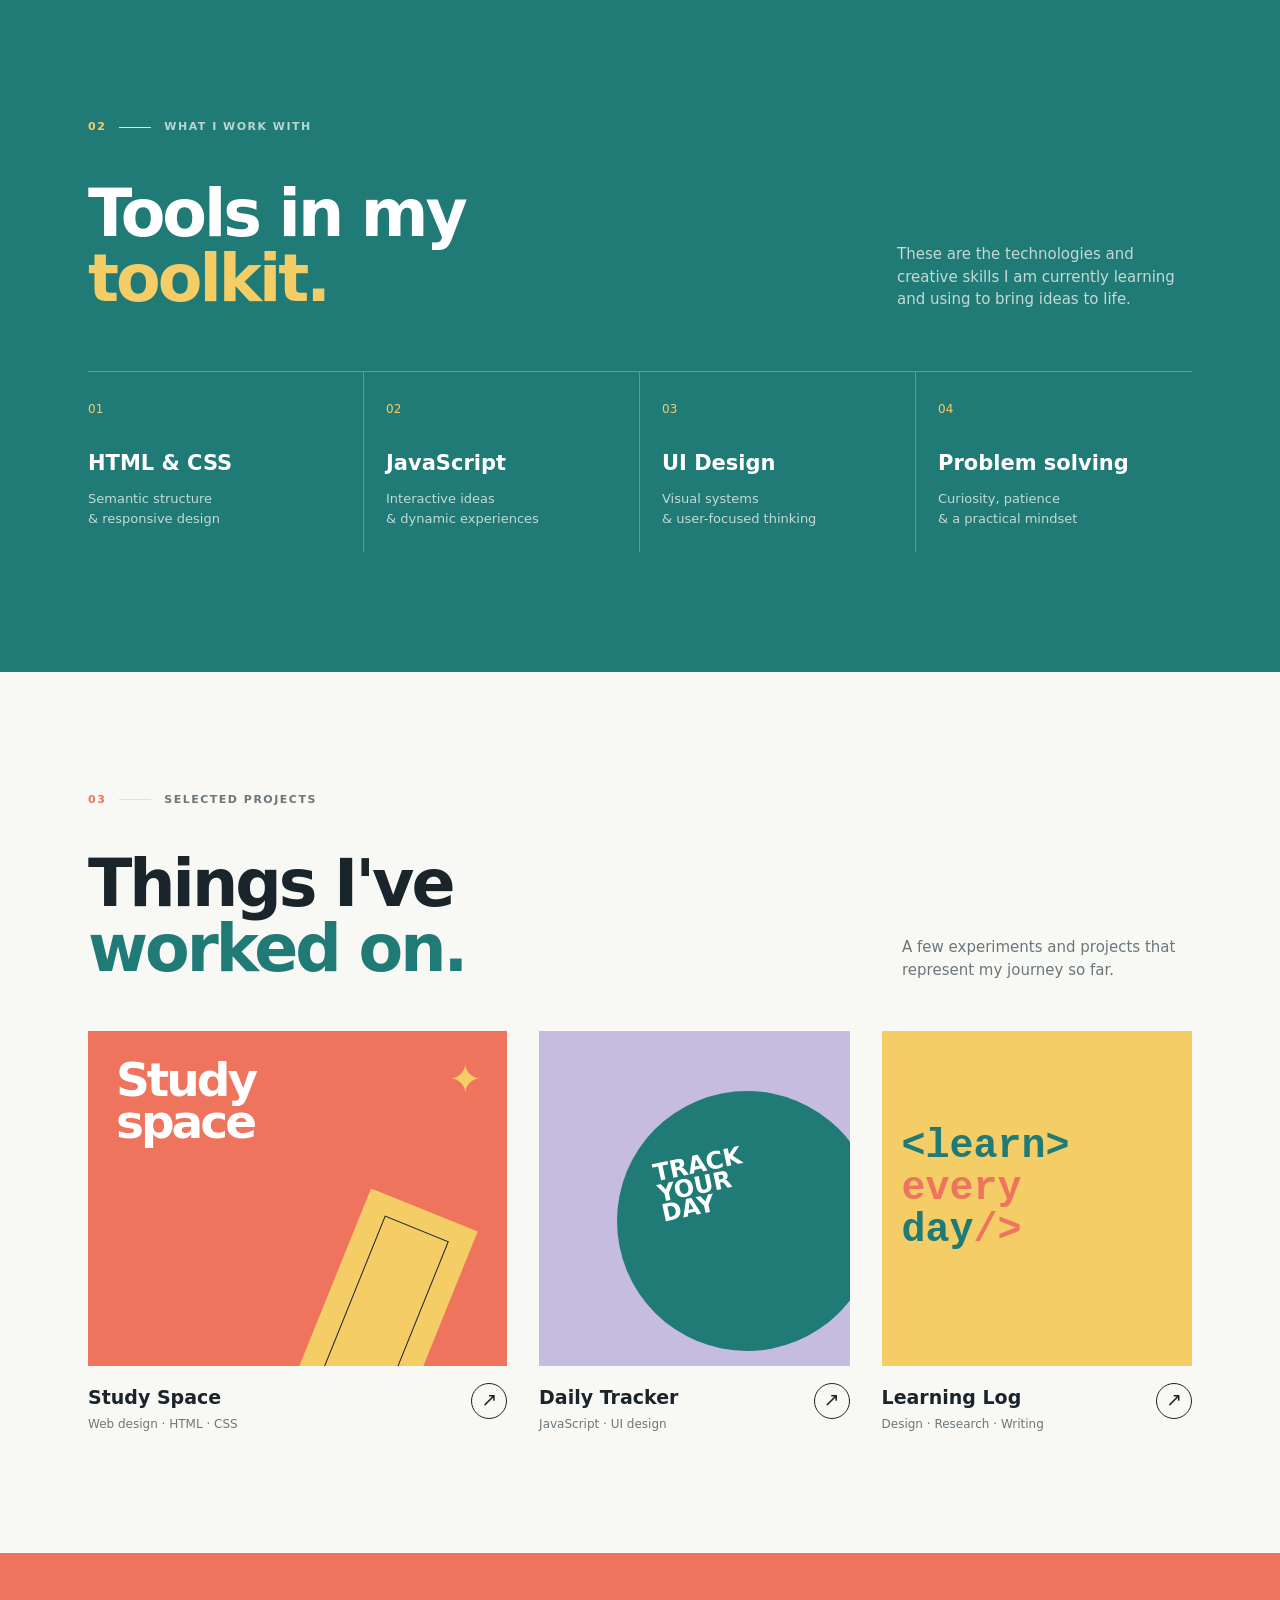
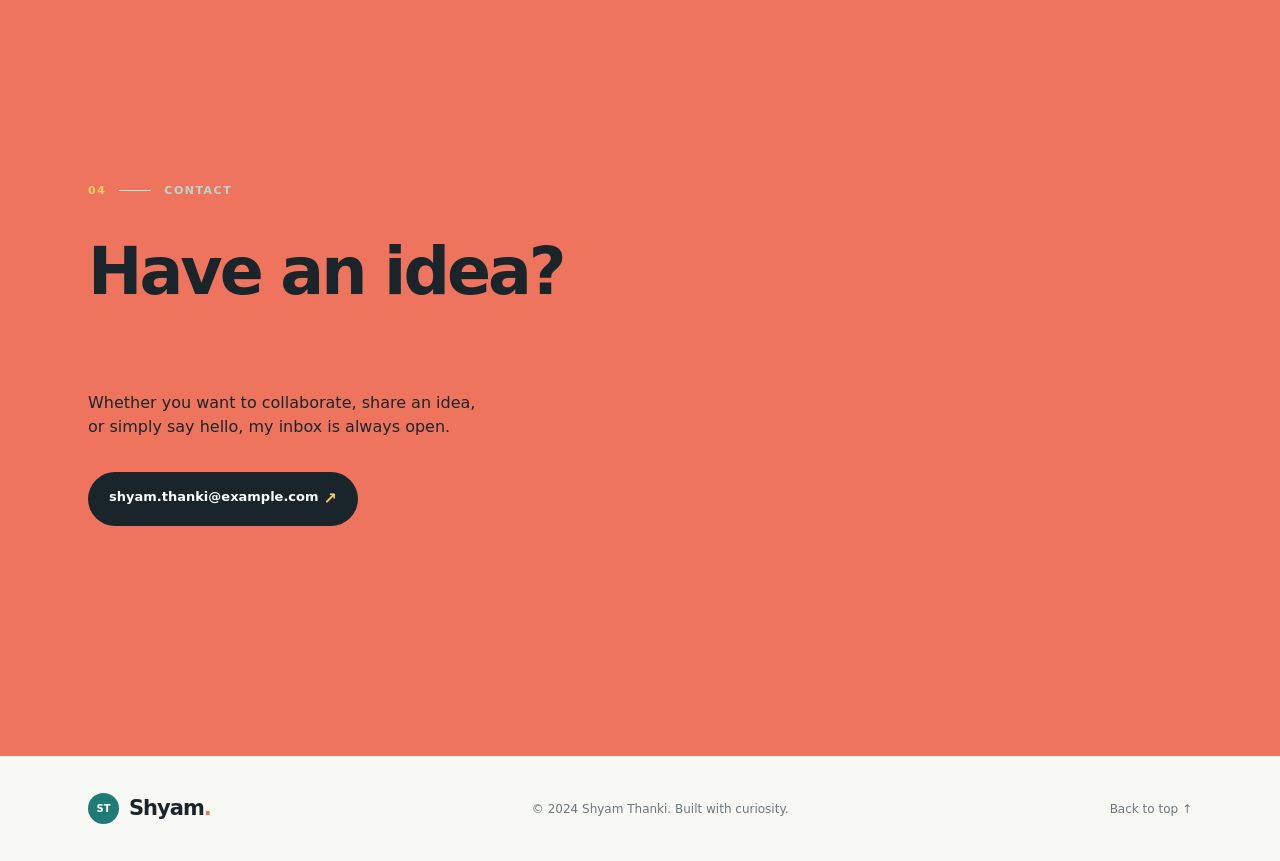
==== commit 999c7f48: "Changed" ====
--- a/Pr4/index.html
+++ b/Pr4/index.html
@@ -16,7 +16,7 @@
       </button>
       <div class="nav-links">
         <a class="active" href="#home">Home</a>
-        <a href="#about">About</a>
+        <a href="#about">About Me</a>
         <a href="#skills">Skills</a>
         <a href="#projects">Projects</a>
         <a href="#contact" class="nav-button">Let's connect <span>↗</span></a>
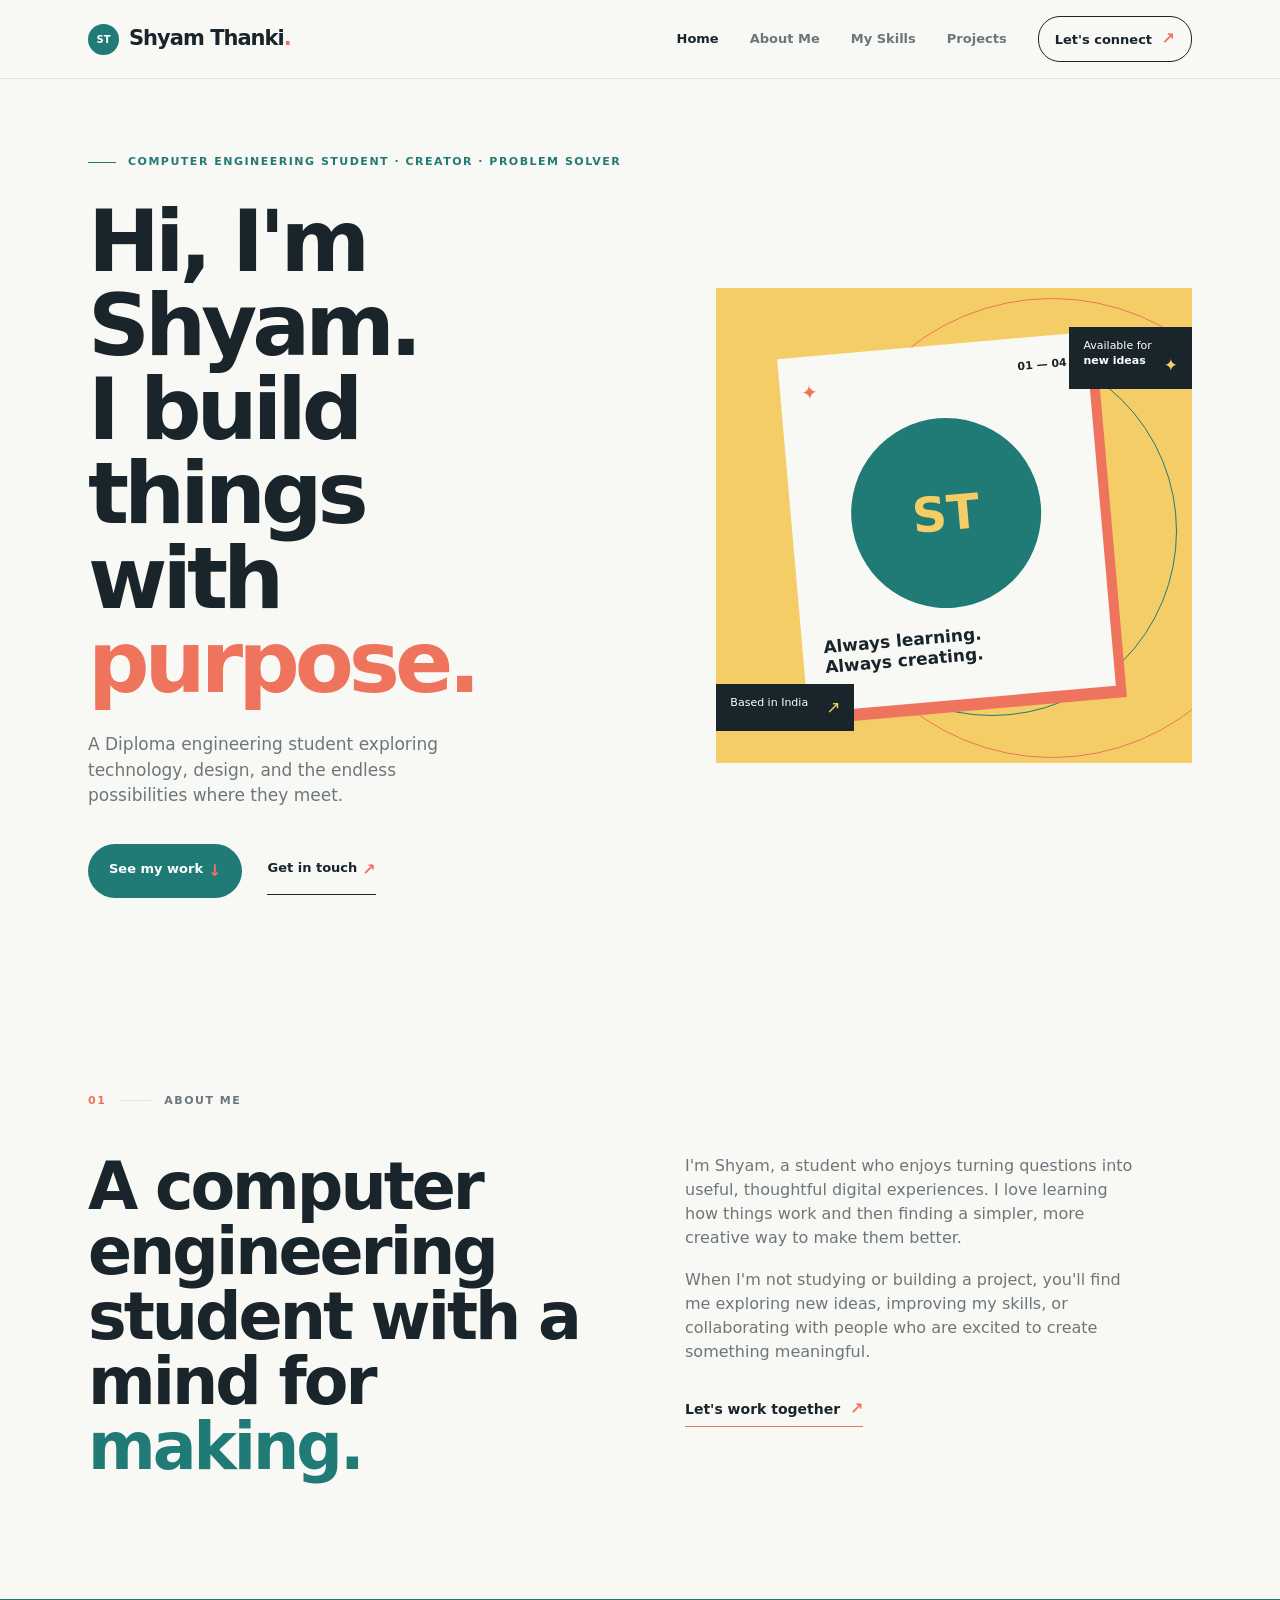
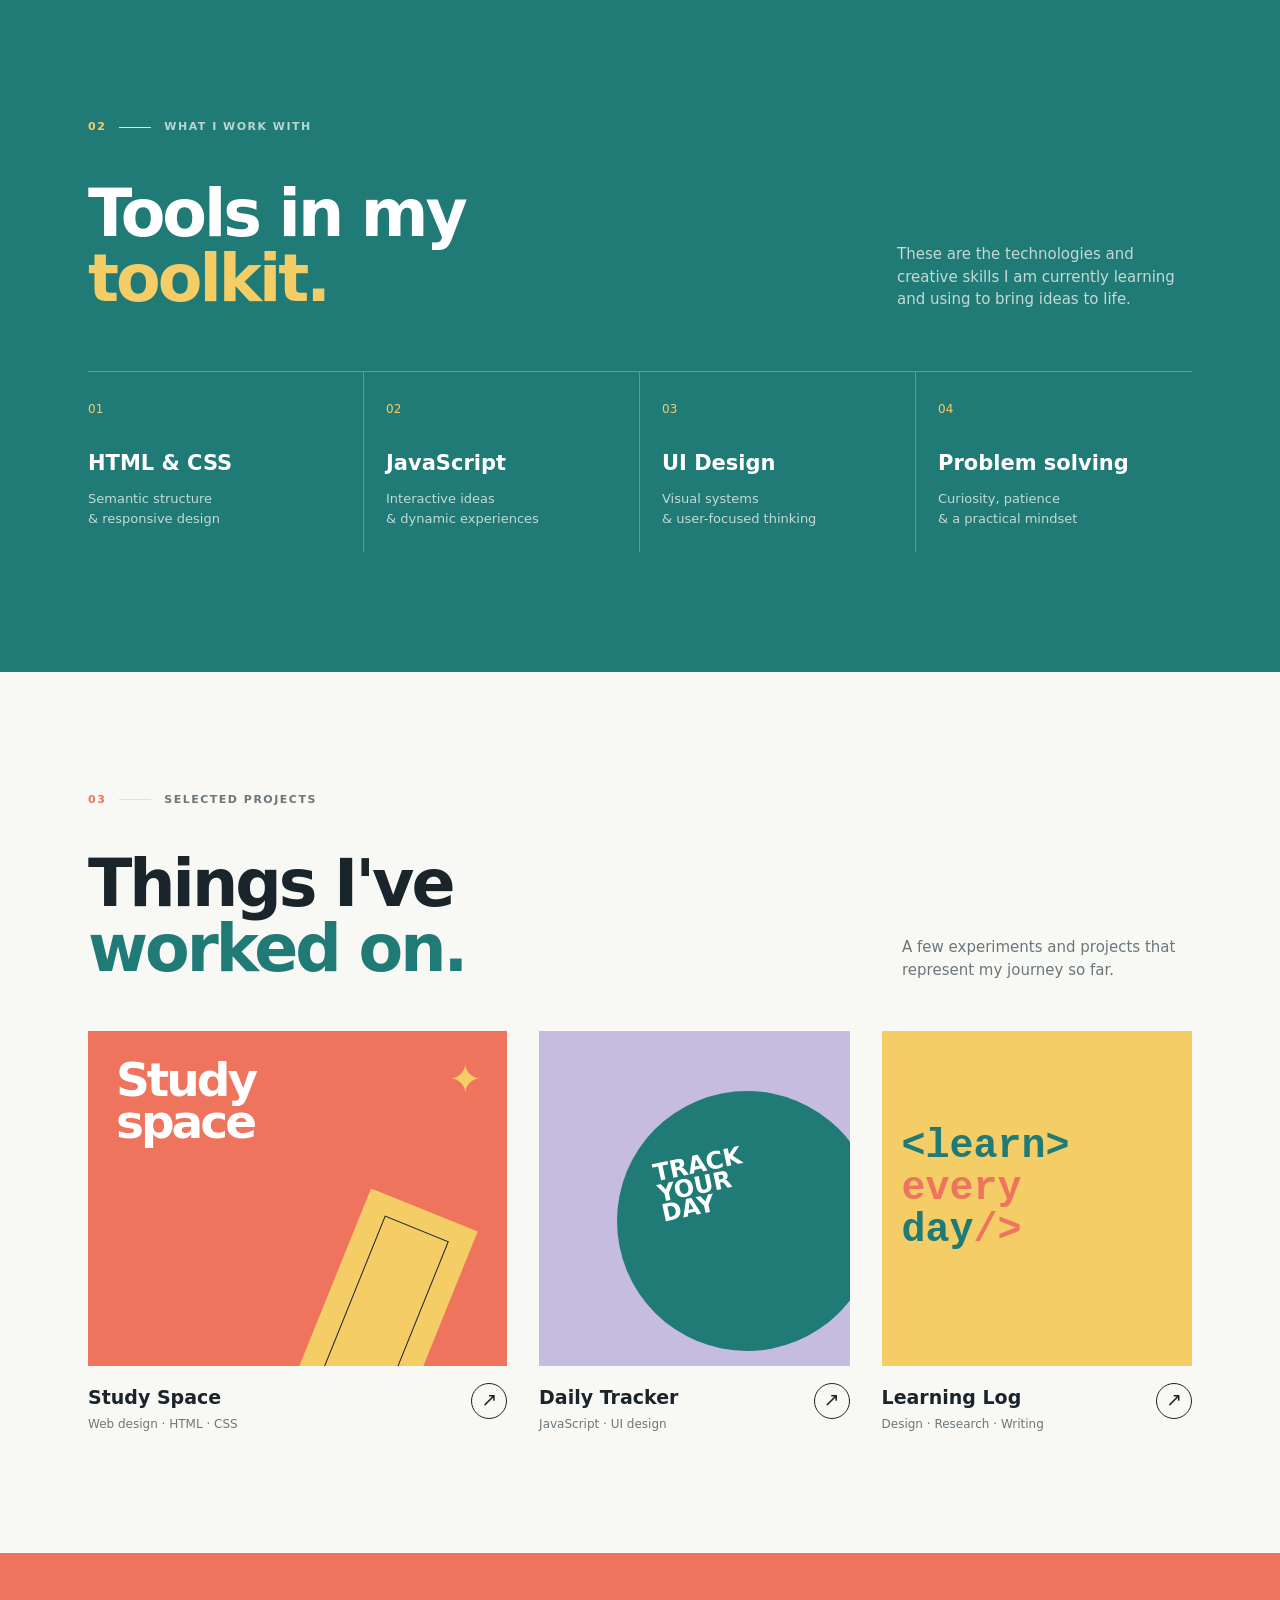
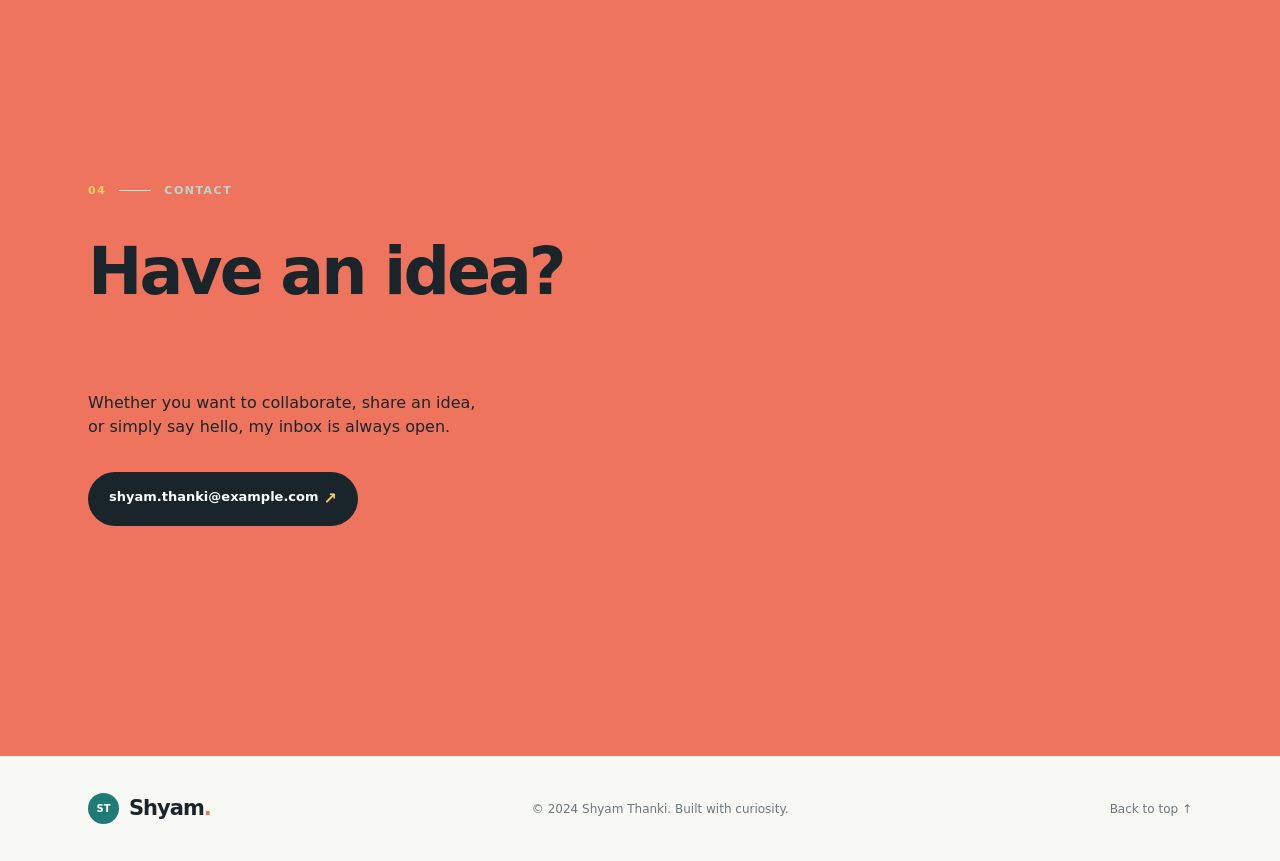
==== commit 86388941: "Merged Branches" ====
--- a/Pr4/index.html
+++ b/Pr4/index.html
@@ -17,7 +17,7 @@
       <div class="nav-links">
         <a class="active" href="#home">Home</a>
         <a href="#about">About Me</a>
-        <a href="#skills">Skills</a>
+        <a href="#skills">My Skills</a>
         <a href="#projects">Projects</a>
         <a href="#contact" class="nav-button">Let's connect <span>↗</span></a>
       </div>
